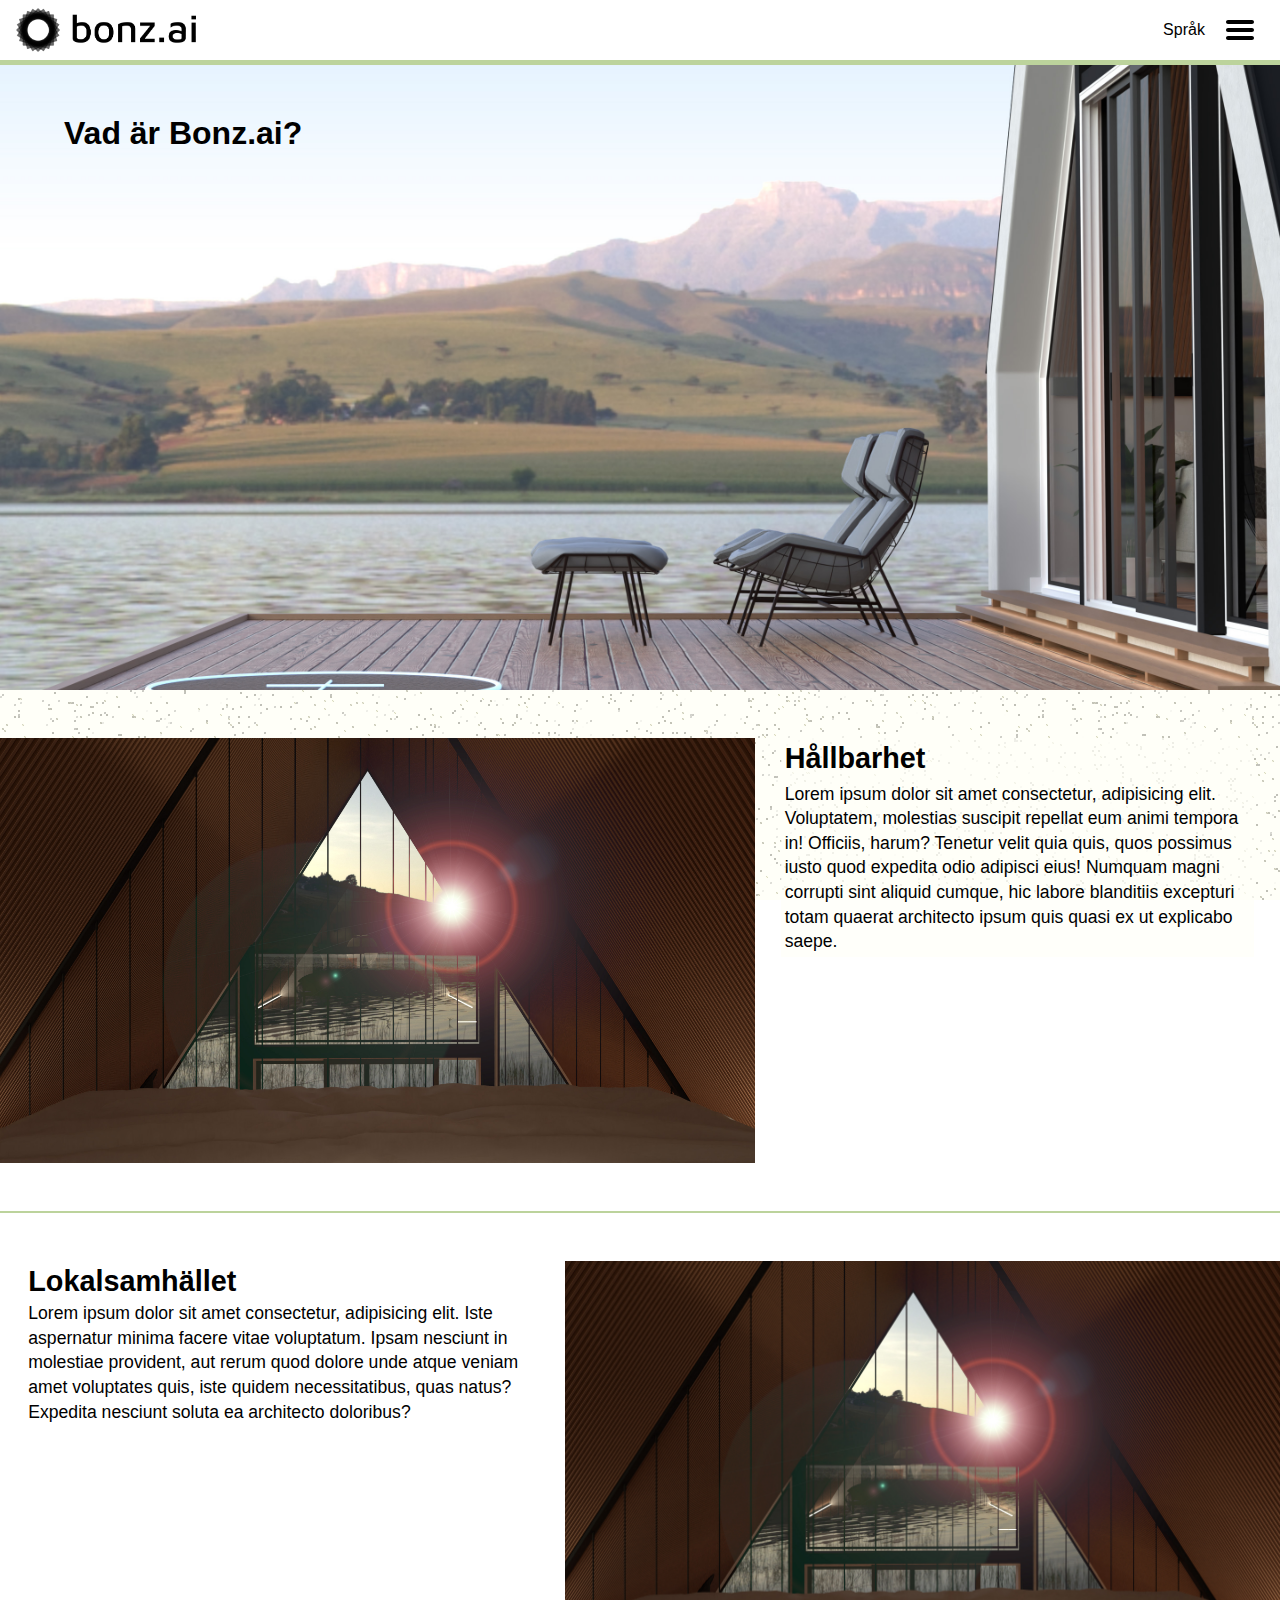
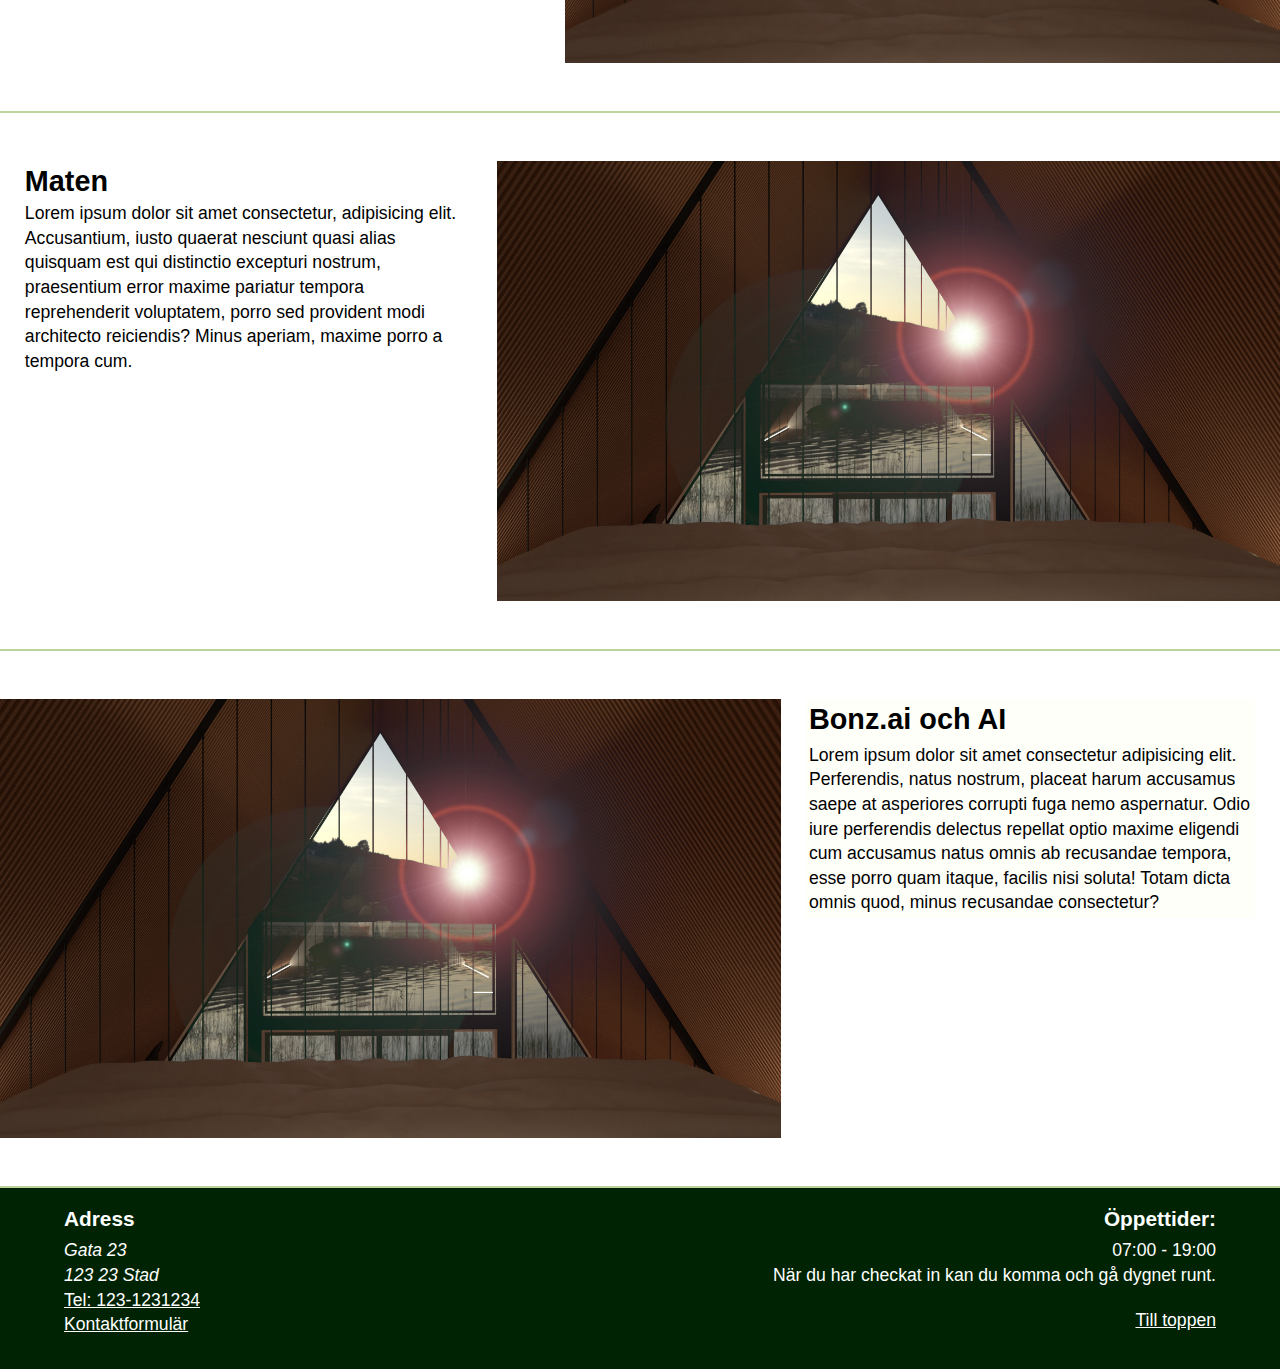
==== about.html @ fdf94f14 "add backgrounds for desktop view" ====
<!DOCTYPE html>
<html lang="sv">
  <head>
    <meta charset="UTF-8" />
    <meta name="viewport" content="width=device-width, initial-scale=1.0" />
    <title>Om oss</title>
    <meta name="author" content="Oskar Blomberg" />
    <meta
      name="description"
      content="Bonz.ai är hotellet där klimatsmart möter tekniksmart för att du ska kunna slappna av på riktigt. Vi erbjuder ett hållbart boende kombinerat med genomtänkta ai-lösningar för att göra din vistelse så smidig som möjligt."
    />
    <link rel="stylesheet" href="style.css" />
    <link
      rel="shortcut icon"
      href="images/logo/bonz.ai-logo-color-symbol-580-580.png"
      type="image/x-icon"
    />
    <script type="module" src="script.js"></script>
  </head>

  <body class="body">
    <header class="header">
      <figure class="figure header__logo">
        <a href="/">
          <img
            class="img--mh"
            src="images/logo/bonz.ai-logo-black-landscape-1162x280.png"
            alt="bonz.ai logo"
            width="1164"
            height="280"
          />
        </a>
      </figure>
      <div class="lr-container">
        <div class="header__button header__button--lang" tabindex="0">
          Språk
          <nav class="header__nav header__nav__lang">
            <ul class="header__nav__list">
              <li class="header__nav__list__item">
                <a class="header__nav__list__item__link" href="#">Svenska</a>
              </li>
              <li class="header__nav__list__item">
                <a class="header__nav__list__item__link" href="#">English</a>
              </li>
              <li class="header__nav__list__item">
                <a class="header__nav__list__item__link" href="#">Deutsch</a>
              </li>
            </ul>
          </nav>
        </div>

        <div class="header__button" tabindex="0">
          <img
            src="images/Hamburger_icon.svg"
            alt="menu"
            width="32"
            height="32"
          />
          <nav class="header__nav header__nav__menu">
            <ul class="header__nav__list">
              <li class="header__nav__list__item">
                <a class="header__nav__list__item__link" href="/">Startsida</a>
              </li>
              <li class="header__nav__list__item">
                <a class="header__nav__list__item__link" href="booking.html"
                  >Boka rum</a
                >
              </li>
              <li class="header__nav__list__item">
                <a
                  class="header__nav__list__item__link"
                  href="contact-form.html"
                  >Kontaktformulär</a
                >
              </li>
            </ul>
          </nav>
        </div>
      </div>
    </header>

    <main>
      <figure class="hero">
        <img
          class="hero__img"
          src="images/photos-2880x1620/09-day.jpg"
          alt="Bergsvy med sjö i förgrunden"
          width="2880"
          height="1620"
        />
        <figcaption class="hero__caption--on-picture">
          <h1 id="caption-header">Vad är Bonz.ai?</h1>
        </figcaption>
      </figure>

      <section class="main__section main__section--pic-left">
        <h2 class="main__section__header">Hållbarhet</h2>
        <figure class="main__picture-container">
          <img
            class="img--mw"
            src="images/photos-2880x1620/03-night.jpg"
            alt="Utsikt från rummet"
            width="2880"
            height="1620"
          />
        </figure>
        <p class="main__section__text">
          Lorem ipsum dolor sit amet consectetur, adipisicing elit. Voluptatem,
          molestias suscipit repellat eum animi tempora in! Officiis, harum?
          Tenetur velit quia quis, quos possimus iusto quod expedita odio
          adipisci eius! Numquam magni corrupti sint aliquid cumque, hic labore
          blanditiis excepturi totam quaerat architecto ipsum quis quasi ex ut
          explicabo saepe.
        </p>
      </section>
      <section class="main__section main__section--pic-right">
        <h2 class="main__section__header">Lokalsamhället</h2>
        <figure class="main__picture-container">
          <img
            class="img--mw"
            src="images/photos-2880x1620/03-night.jpg"
            alt="Utsikt från rummet"
            width="2880"
            height="1620"
            loading="lazy"
          />
        </figure>
        <p class="main__section__text">
          Lorem ipsum dolor sit amet consectetur, adipisicing elit. Iste
          aspernatur minima facere vitae voluptatum. Ipsam nesciunt in molestiae
          provident, aut rerum quod dolore unde atque veniam amet voluptates
          quis, iste quidem necessitatibus, quas natus? Expedita nesciunt soluta
          ea architecto doloribus?
        </p>
      </section>
      <section class="main__section main__section--pic-right">
        <h2 class="main__section__header">Maten</h2>
        <figure class="main__picture-container">
          <img
            class="img--mw"
            src="images/photos-2880x1620/03-night.jpg"
            alt="Utsikt från rummet"
            width="2880"
            height="1620"
            loading="lazy"
          />
        </figure>
        <p class="main__section__text">
          Lorem ipsum dolor sit amet consectetur, adipisicing elit. Accusantium,
          iusto quaerat nesciunt quasi alias quisquam est qui distinctio
          excepturi nostrum, praesentium error maxime pariatur tempora
          reprehenderit voluptatem, porro sed provident modi architecto
          reiciendis? Minus aperiam, maxime porro a tempora cum.
        </p>
      </section>
      <section class="main__section main__section--pic-left">
        <h2 class="main__section__header">Bonz.ai och AI</h2>
        <figure class="main__picture-container">
          <img
            class="img--mw"
            src="images/photos-2880x1620/03-night.jpg"
            alt="Utsikt från rummet"
            width="2880"
            height="1620"
            loading="lazy"
          />
        </figure>
        <p class="main__section__text">
          Lorem ipsum dolor sit amet consectetur adipisicing elit. Perferendis,
          natus nostrum, placeat harum accusamus saepe at asperiores corrupti
          fuga nemo aspernatur. Odio iure perferendis delectus repellat optio
          maxime eligendi cum accusamus natus omnis ab recusandae tempora, esse
          porro quam itaque, facilis nisi soluta! Totam dicta omnis quod, minus
          recusandae consectetur?
        </p>
      </section>
    </main>

    <footer class="footer">
      <section class="footer__contact">
        <h3>Adress</h3>
        <address>
          Gata 23
          <br />
          123 23 Stad
        </address>
        <a class="footer__link" href="tel:1231231234">Tel: 123-1231234</a>
        <a class="footer__link" href="/contact-form.html">Kontaktformulär</a>
      </section>
      <section class="footer__opening-hours">
        <h3>Öppettider:</h3>
        <time datetime="07:00">07:00</time> -
        <time datetime="19:00">19:00</time>
        <p>När du har checkat in kan du komma och gå dygnet runt.</p>
      </section>

      <a class="footer__link footer__link--to-top" href="#">Till toppen</a>
    </footer>
  </body>
</html>
---- style.css ----
*,
*::before,
*::after {
  box-sizing: border-box;
  margin: 0;
  padding: 0;
}

.nowrap {
  white-space: nowrap;
}

.offscreen {
  /* Rekommenderad metod för sånt som bara ska läsas av skärmläsare enligt https://www.accessibility-developer-guide.com/ med flera */
  position: absolute;
  left: -10000px;
}

.checkbox {
  /* Höjd och bredd inte 48px då även texten är klickbar tack vare label */
  display: block;
  height: 32px;
  width: 32px;
  margin-bottom: 0.5em;
}

.lr-container {
  display: flex;
  align-items: center;
  justify-content: space-around;
}

/* GENERAL */

html {
  scroll-behavior: smooth;
}

img {
  display: block;
}

.img--mw {
  max-width: 100%;
  height: auto;
}

.img--mh {
  width: auto;
  max-height: 100%;
}

.body {
  font-family: Arial, Helvetica, sans-serif;
  font-size: 1.1rem;
  line-height: 1.4;
  min-height: 100vh;
  width: 100%;
  display: grid;
  /* TODO: ställ in detta när footer-innehållet är klart */
  grid-template-rows: 60px 1fr auto;
}

a:hover {
  cursor: pointer;
}

/* TEXT */

h1 {
  font-size: 2rem;
  margin-bottom: 0.3rem;
}

h2 {
  font-size: 1.8rem;
  margin-bottom: 0.3rem;
}

h3 {
  font-size: 1.3rem;
  margin-bottom: 0.3rem;
}

/* BUTTON, INPUT, TEXTAREA, SELECT */

input {
  font: inherit;
  font-size: 1rem;
  border-radius: 5px;
  padding: 0.1rem 0.5rem;
}

.button {
  background: radial-gradient(var(--LIGTH-BLUE), var(--DARK-BLUE));
  color: white;
  font: inherit;
  text-shadow: 1px 1px var(--DARK-BLUE);
  font-weight: bold;
  height: 48px;
  min-width: 8rem;
  max-width: 12rem;
  padding: 0 0.8rem;
  border: none;
  border-radius: 5px;
}

/* VARIABLES */

:root {
  --DARK-GREEN: #002403;
  --DARK-BLUE: #14264d;
  --LIGHT-GREEN: #bcd39c;
  --LIGTH-BLUE: #0c8ce9;
  --LOGO-TURQUOISE: #55eabe;
  --WARM-WHITE: #fffff8;
  --WARM-WHITE-TRANS: #fffff8b7;
}

/* HEADER */

.header {
  padding: 8px 1rem;
  position: sticky;
  top: 0;
  z-index: 1;
  height: 60px;
  background: white;
  outline: 5px solid var(--LIGHT-GREEN);
  display: flex;
  align-items: center;
  justify-content: space-between;
}

.header__logo {
  height: 100%;
}

.header__button {
  width: 48px;
  height: 48px;
  margin-left: 0.5rem;
  display: grid;
  place-items: center;
}

.header__button--lang {
  font-size: 1rem;
}

.header__nav {
  width: 15rem;
  background-color: white;
  display: none;
  position: absolute;
  top: 54px;
  transform-origin: top right;
  animation: showMenu 0.35s ease-out forwards;
}

:is(.header__button:hover, .header__button:focus-within) .header__nav {
  display: block;
}

.header__nav__lang {
  right: 56px;
}

.header__nav__menu {
  right: 0;
}

.header__nav__list {
  list-style: none;
  display: flex;
  flex-flow: column nowrap;
}

.header__nav__list__item {
  border: 1px solid var(--LIGHT-GREEN);
  border-top: unset;
  width: 100%;
}

.header__nav__list__item:first-of-type {
  border-radius: 5px 0 0 0;
}

.header__nav__list__item:last-of-type {
  border-radius: 0 0 5px 5px;
}

.header__nav__list__item__link {
  color: var(--DARK-GREEN);
  font-size: 1.5rem;
  text-decoration: none;
  display: block;
  text-align: center;
  margin: auto;
  padding: 0.5rem;
  width: 80%;
  height: 100%;
}

:is(.header__nav__list__item:hover, .header__nav__list__item:focus-within)
  .header__nav__list__item__link {
  width: 100%;
  font-size: 1.7rem;
  font-weight: bold;
}

/* MAIN */

.main__section {
  width: 100%;
  padding-top: 0.5rem;
  padding-bottom: 0.5rem;
  border-bottom: 2px solid var(--LIGHT-GREEN);
}

.main__section__header,
.main__section__text {
  /* Procent på bredden för att inte få overflow om användaren ställer in större textstorlek i webbläsarens inställningar. Funkar tyvärr inte med "very large" */
  margin: 1.5rem 5% 1rem;
}

.main__section--pic-left {
  background: fixed repeat-y url(images/speckeled-pattern_576x819.png);
}

.main__section--pic-left :is(.main__section__header, .main__section__text) {
  background-color: var(--WARM-WHITE-TRANS);
  padding: 0 0.2rem 0.2rem;
}

/* LANDING */

.hero {
  max-width: 100%;
  height: 70vh;
}

.hero__img {
  height: 100%;
  width: 100%;
  object-fit: cover;
  object-position: 55% 80%;
}

.hero__caption--on-picture {
  position: absolute;
  top: 12%;
  left: 5%;
  margin-right: 10%;
  font-size: clamp(1.5rem, 2.4vw, 2rem);
  line-height: 1.6;
}

.main__picture-container {
  width: 100%;
}

/* CONTACT */

.contact {
  display: flex;
  flex-direction: column;
  justify-content: space-evenly;
  align-items: center;
}

.contact__form {
  padding: 1rem 5%;
  display: grid;
  grid-template-columns: 1fr 1fr;
  gap: 0.1rem;
}

.contact__form__label {
  display: block;
  margin: 0.4rem 0 0;
  grid-column: 1 / 2;
  grid-row: span 1;
}

.contact__form__input {
  width: 100%;
  padding: 0 0.3rem;
  line-height: 1.6rem;
  grid-column: span 2;
}

.contact__form__buttons {
  margin-top: 1rem;
  display: flex;
  justify-content: center;
  gap: 1rem;
}

/* BOOKING */

.booking__section {
  margin: 1.5rem 5% 1rem;
}

.booking-form {
  display: grid;
  grid-template-columns: 1fr 1fr;
  grid-auto-rows: auto;
  gap: 1rem;
}

.booking-form__container {
  grid-column: span 2;
  display: grid;
  gap: 0.5rem;
}

.booking-form__container--beds {
  display: unset;
}

.booking-form__container__input {
  max-width: 335px;
}

.booking-form__container__input--beds {
  margin-left: 0.5rem;
}

.booking-form__container--beds__clarification {
  margin-top: 1rem;
}

.booking__container--include-booked {
  grid-column: span 2;
  display: flex;
  align-items: center;
  gap: 0.8rem;
}

/* ROOMS */

.rooms {
  margin: 1rem 5%;
}

.rooms__heading {
  margin: 0.5rem;
}

.room {
  padding: 1rem;
  border-radius: 5px;
  box-shadow: -1px 1px 4px grey;
  display: grid;
  grid-template-columns: 2fr 1fr;
  grid-template-rows: repeat(auto);
  grid-template-areas:
    "pic pic"
    "inf inf"
    "btn btn"
    "usp usp"
    "esp esp";
  gap: 1rem 0.4rem;
}

.room__figure {
  grid-area: pic;
}

.room__text {
  grid-area: inf;
}

.room__amenities {
  grid-area: usp;
  display: grid;
  grid-template-columns: 1fr 1fr;
  grid-auto-columns: auto;
  list-style-position: inside;
}

.room__amenities--more {
  grid-area: esp;
  list-style-position: inside;
}

.room__booking-button {
  grid-area: btn;
}

.room__amenities__header {
  list-style-type: none;
  font-weight: bold;
}

/* Css för kalendrar som kan stoppas in slutet av rumsartiklarna för att visa lediga datum */
/* .room__calendar {
  max-width: 90%;
  background-color: black;
  border: 1px solid black;
  border-radius: 5px;
  display: table;
  table-layout: fixed;
  overflow: hidden;
}

.room__calendar__heading {
  width: 100%;
  background-color: white;
  text-align: center;
}

.room__calendar__week {
  background-color: black;
  display: grid;
  grid-template-columns: repeat(7, 1fr);
  gap: 1px;
}

.room__calendar__week__day {
  background-color: var(--LIGHT-GREEN);
  display: grid;
  place-content: center;
}

.room__calendar__dates {
  background-color: black;
  display: grid;
  grid-auto-flow: row;
  gap: 1px;
}

.room__calendar__dates__rows {
  background-color: black;
  display: grid;
  grid-template-columns: repeat(7, 1fr);
  gap: 1px;
}

.room__calendar__dates__rows__date {
  padding: 0.2rem;
  background-color: white;
  display: grid;
  place-content: center;
} */

/* FOOTER */

.footer {
  min-height: 9rem;
  padding: 1rem 5% 2rem;
  color: white;
  background-color: var(--DARK-GREEN);
  width: 100%;

  display: grid;
  gap: 1rem 3rem;
  grid-template-areas:
    "cont time"
    "cont link";
}

.footer__contact {
  grid-area: cont;
}

.footer__opening-hours {
  grid-area: time;
  text-align: right;
  text-wrap: balance;
}

.footer__link {
  color: white;
  display: block;
}

.footer__link--to-top {
  grid-area: link;
  text-align: right;
}

/* ANIMATION */

@keyframes showMenu {
  0% {
    transform: scale(0);
  }

  80% {
    transform: scale(105%, 120%);
  }

  100% {
    transform: scale(100%);
  }
}

/* MEDIA QUERIES */

@media (prefers-reduced-motion) {
  html {
    scroll-behavior: auto;
  }
}

@media screen and (min-width: 577px) {
  /* LANDING AND ABOUT */

  .main__picture-container {
    grid-area: pic;
  }

  .main__section {
    padding-top: 3rem;
    padding-bottom: 3rem;
  }

  .main__section__header {
    grid-area: hea;
    margin: 0 5%;
  }

  .main__section__text {
    grid-area: tex;
    margin-top: 0;
  }

  .main__section--pic-left {
    background: fixed repeat-y url(images/speckeled-pattern_1920x1080.png);
    display: grid;

    grid-template-areas:
      "pic pic hea"
      "pic pic tex"
      "pic pic .";
  }

  .main__section--pic-right {
    display: grid;

    grid-template-areas:
      "hea pic pic"
      "tex pic pic"
      ". pic pic";
  }

  /* CONTACT */
  .contact__form {
    width: 90%;
    max-width: 1000px;
    gap: 0.5rem 1rem;
    grid-template-columns: repeat(4, auto);
    grid-template-areas:
      "header . . ."
      "namela . mailla ."
      "namein namein mailin mailin"
      "telela . . ."
      "telein . . ."
      "messla . . ."
      "messin messin messin messin "
      "btns btns btns btns";
  }

  .contact__form__header {
    grid-area: header;
  }

  .contact__form__input--name {
    grid-area: namein;
  }

  .contact__form__input--email {
    grid-area: mailin;
  }

  .contact__form__input--tel {
    grid-area: telein;
  }

  .contact__form__input--message {
    grid-area: messin;
  }

  .contact__form__label--name {
    grid-area: namela;
  }

  .contact__form__label--email {
    grid-area: mailla;
  }

  .contact__form__label--tel {
    grid-area: telela;
  }

  .contact__form__label--message {
    grid-area: messla;
  }

  .contact__form__buttons {
    grid-area: btns;
  }
}
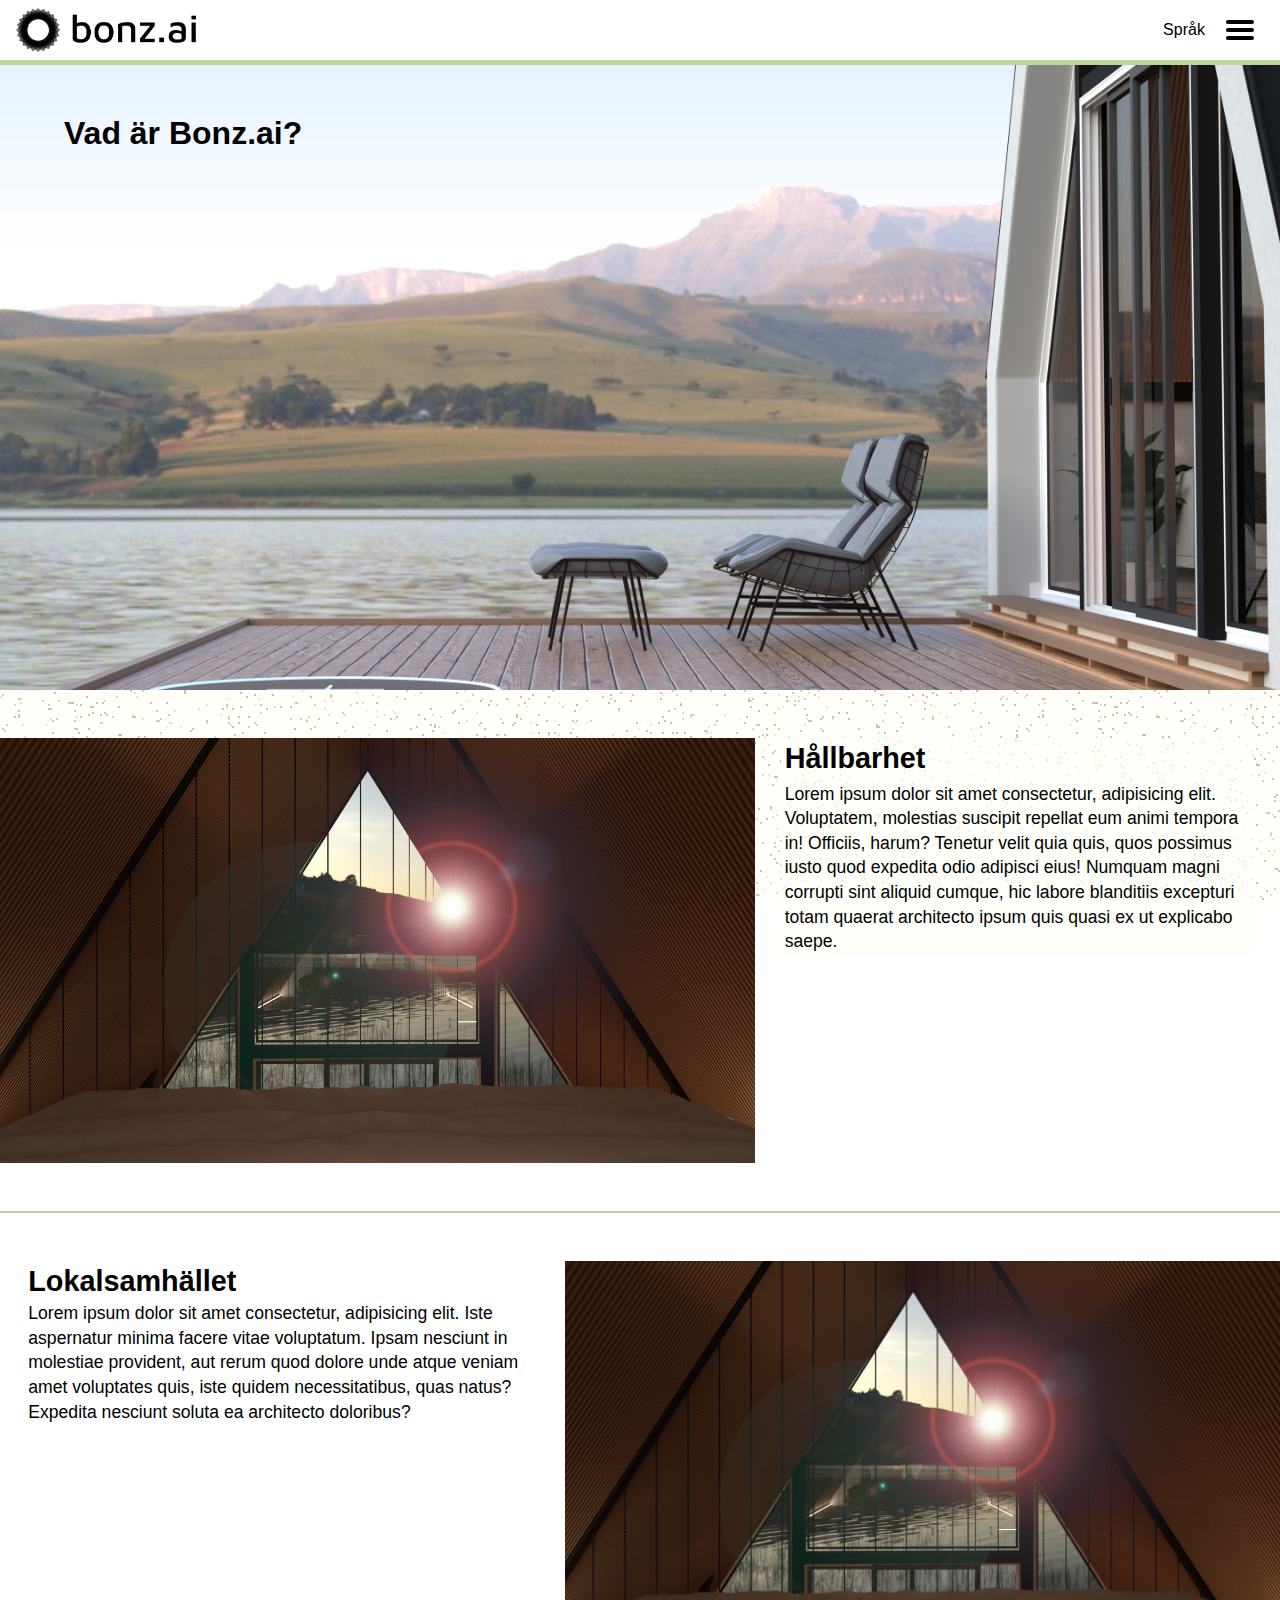
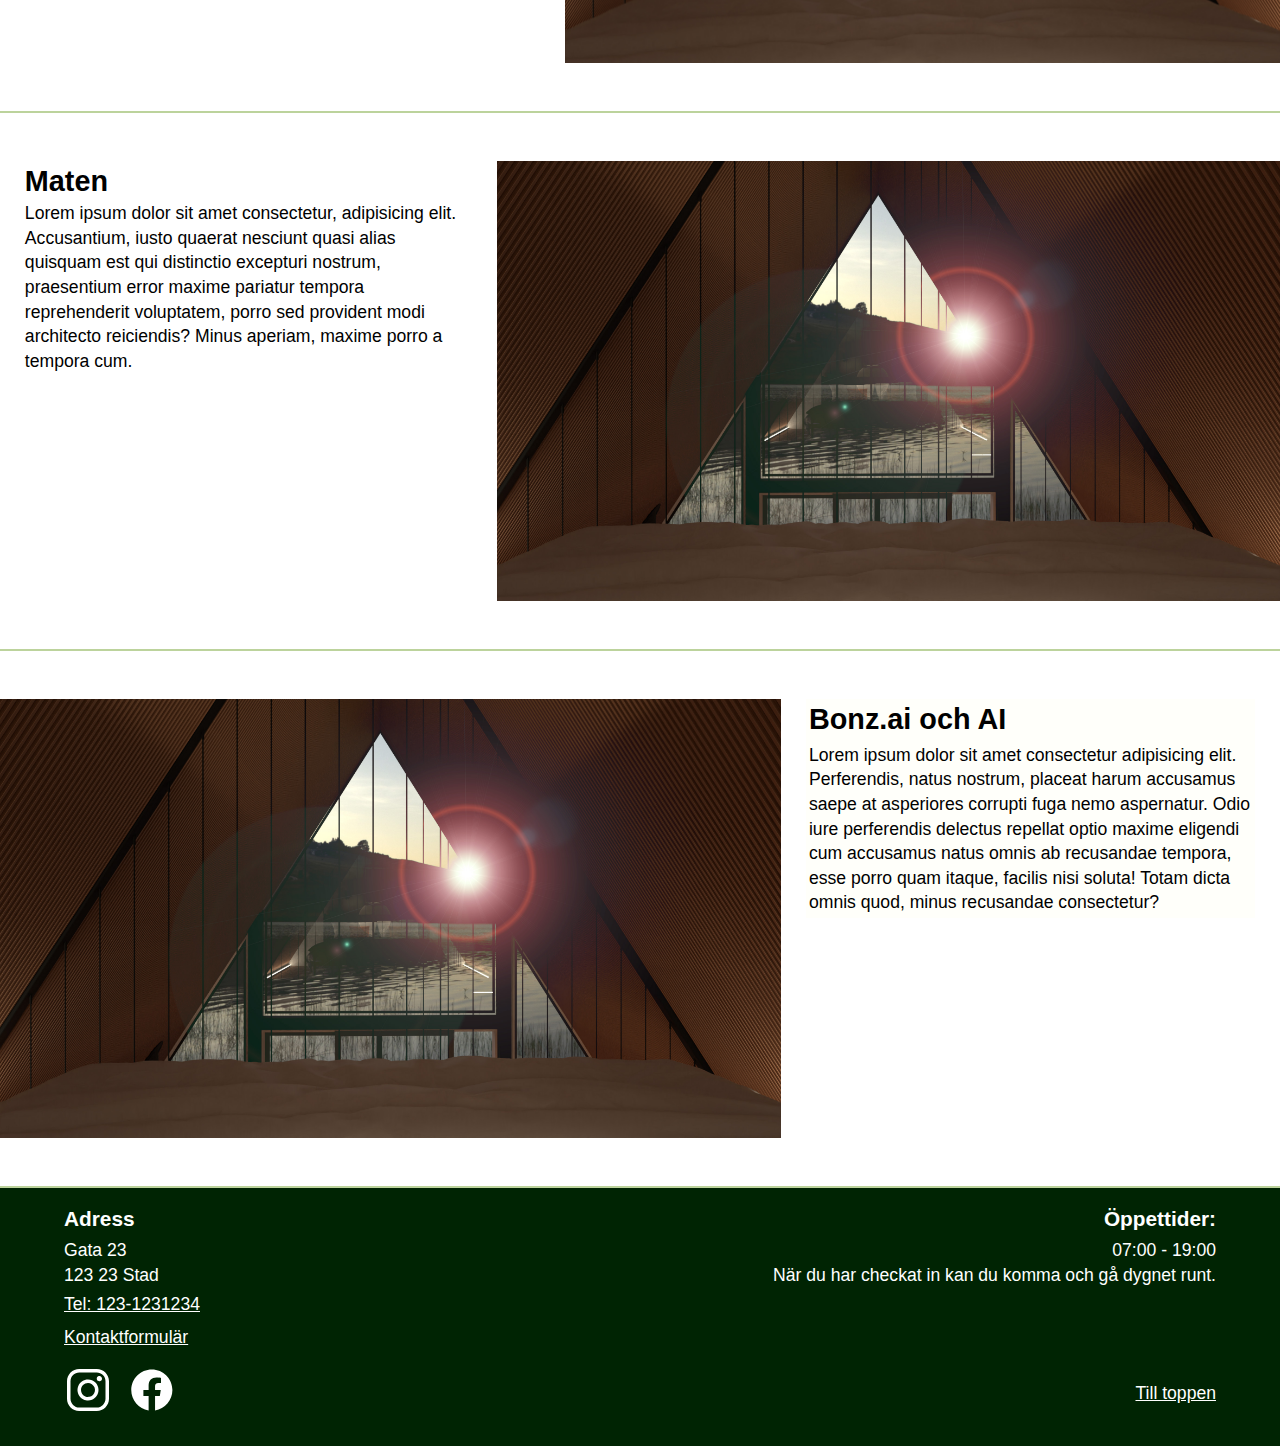
==== commit b6a991bc: "add icons and smaller backgrounds" ====
--- a/about.html
+++ b/about.html
@@ -51,7 +51,7 @@
 
         <div class="header__button" tabindex="0">
           <img
-            src="images/Hamburger_icon.svg"
+            src="images/Hamburger_icon_32x32.svg"
             alt="menu"
             width="32"
             height="32"
@@ -179,13 +179,29 @@
     <footer class="footer">
       <section class="footer__contact">
         <h3>Adress</h3>
-        <address>
+        <address class="address">
           Gata 23
           <br />
           123 23 Stad
         </address>
         <a class="footer__link" href="tel:1231231234">Tel: 123-1231234</a>
         <a class="footer__link" href="/contact-form.html">Kontaktformulär</a>
+        <div class="footer__social">
+          <a href="#"
+            ><img
+              src="images/logo-instagram_white_48x48.svg"
+              alt="Instaram logotyp"
+              width="48"
+              height="48"
+          /></a>
+          <a href="#"
+            ><img
+              src="images/logo-facebook_white_48x48.svg"
+              alt="Facebook logotyp"
+              width="48"
+              height="48"
+          /></a>
+        </div>
       </section>
       <section class="footer__opening-hours">
         <h3>Öppettider:</h3>
--- a/style.css
+++ b/style.css
@@ -225,7 +225,7 @@
 }
 
 .main__section--pic-left {
-  background: fixed repeat-y url(images/speckeled-pattern_576x819.png);
+  background: fixed repeat-y url(images/speckeled_576x576.jpg);
 }
 
 .main__section--pic-left :is(.main__section__header, .main__section__text) {
@@ -244,7 +244,7 @@
   height: 100%;
   width: 100%;
   object-fit: cover;
-  object-position: 55% 80%;
+  object-position: 55% 75%;
 }
 
 .hero__caption--on-picture {
@@ -347,6 +347,14 @@
 
 .rooms__heading {
   margin: 0.5rem;
+}
+
+.general_amenities {
+  margin: 0.5rem 0 1rem;
+  display: grid;
+  grid-template-columns: 1fr 1fr;
+  grid-auto-columns: auto;
+  list-style-position: inside;
 }
 
 .room {
@@ -449,7 +457,7 @@
 /* FOOTER */
 
 .footer {
-  min-height: 9rem;
+  min-height: calc(10rem + 48px);
   padding: 1rem 5% 2rem;
   color: white;
   background-color: var(--DARK-GREEN);
@@ -466,6 +474,17 @@
   grid-area: cont;
 }
 
+.address {
+  font-style: normal;
+  margin-bottom: 0.3rem;
+}
+
+.footer__social {
+  margin-top: 1rem;
+  display: flex;
+  gap: 1rem;
+}
+
 .footer__opening-hours {
   grid-area: time;
   text-align: right;
@@ -475,11 +494,13 @@
 .footer__link {
   color: white;
   display: block;
+  margin-bottom: 0.5rem;
 }
 
 .footer__link--to-top {
   grid-area: link;
-  text-align: right;
+  margin-top: auto;
+  text-align: end;
 }
 
 /* ANIMATION */
@@ -529,7 +550,6 @@
   }
 
   .main__section--pic-left {
-    background: fixed repeat-y url(images/speckeled-pattern_1920x1080.png);
     display: grid;
 
     grid-template-areas:
@@ -604,3 +624,9 @@
     grid-area: btns;
   }
 }
+
+@media only screen and (min-device-width: 577px) {
+  .main__section--pic-left {
+    background: fixed repeat url(images/speckeled_1920x1080.jpg);
+  }
+}
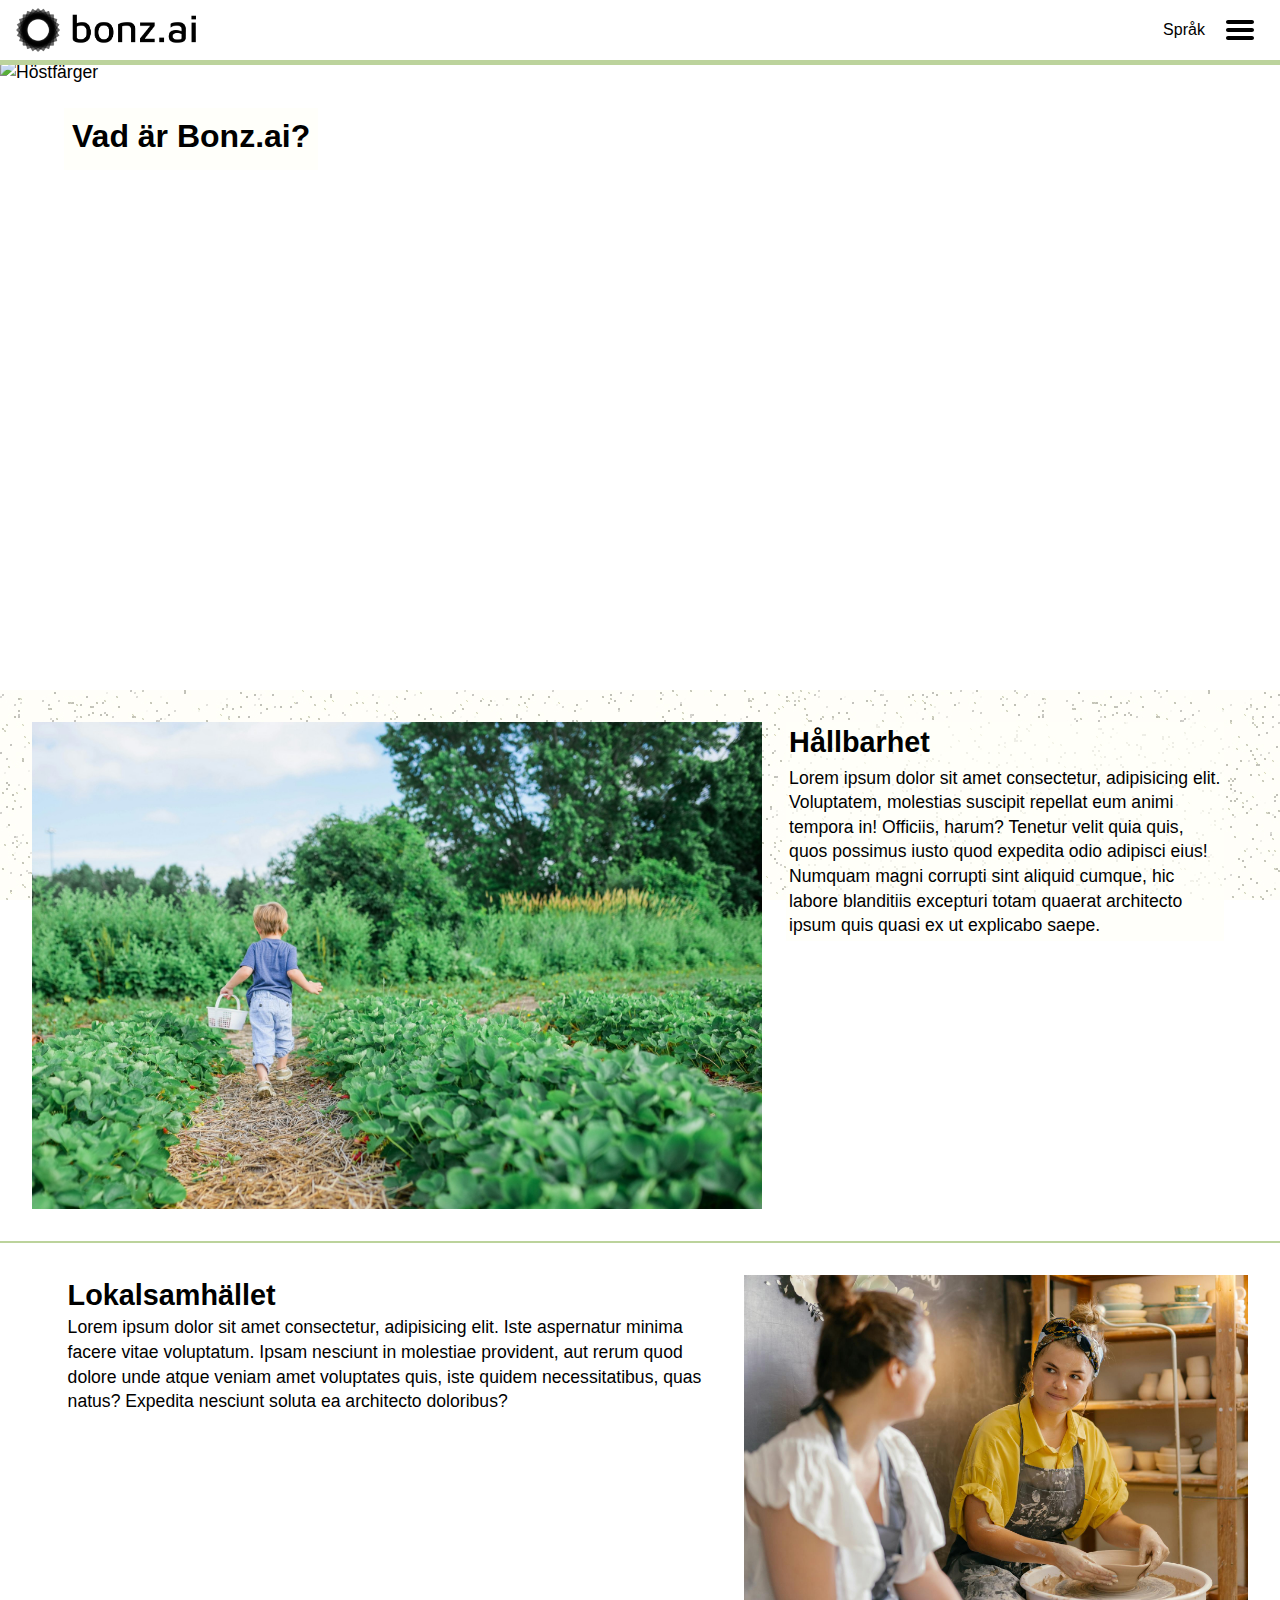
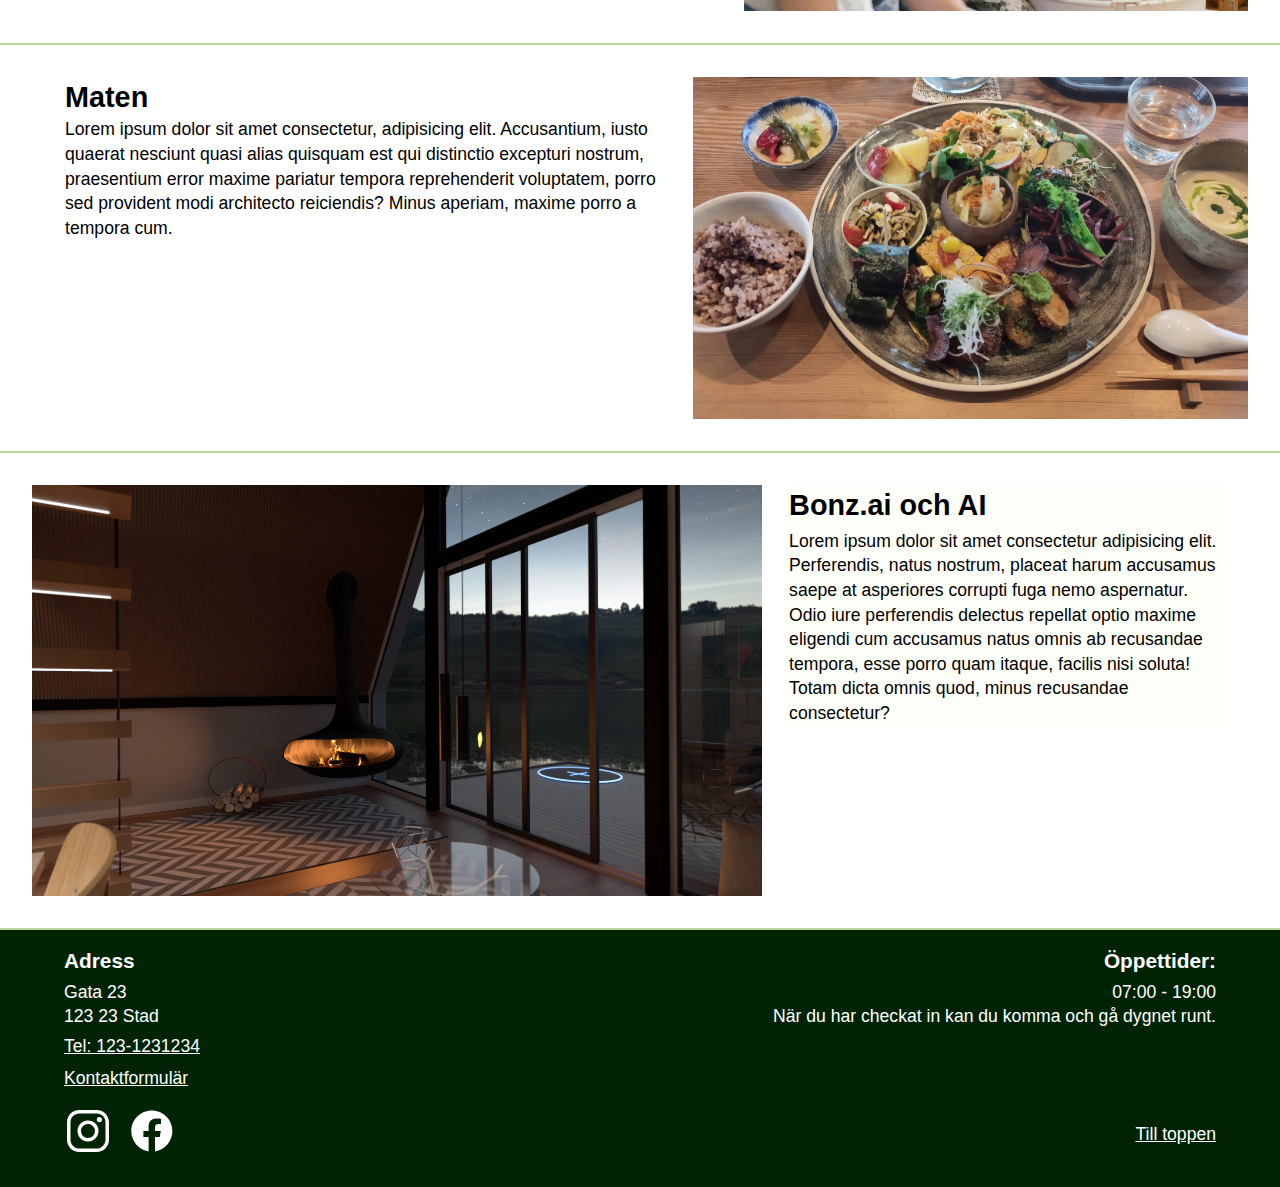
==== commit 02810644: "add pictures" ====
--- a/about.html
+++ b/about.html
@@ -83,12 +83,12 @@
       <figure class="hero">
         <img
           class="hero__img"
-          src="images/photos-2880x1620/09-day.jpg"
-          alt="Bergsvy med sjö i förgrunden"
-          width="2880"
-          height="1620"
+          src="images/saiho-ji_2763x1846.png"
+          alt="Höstfärger"
+          width="2763"
+          height="1846"
         />
-        <figcaption class="hero__caption--on-picture">
+        <figcaption class="hero__caption--on-picture caption-header-about">
           <h1 id="caption-header">Vad är Bonz.ai?</h1>
         </figcaption>
       </figure>
@@ -98,10 +98,10 @@
         <figure class="main__picture-container">
           <img
             class="img--mw"
-            src="images/photos-2880x1620/03-night.jpg"
-            alt="Utsikt från rummet"
-            width="2880"
-            height="1620"
+            src="images/from_net/strawberries_credit-paige-cody-unsplash_1920x1281.jpg"
+            alt="Barn som plockar jordgubbar på närbelägen gård"
+            width="1920"
+            height="1281"
           />
         </figure>
         <p class="main__section__text">
@@ -113,15 +113,16 @@
           explicabo saepe.
         </p>
       </section>
+
       <section class="main__section main__section--pic-right">
         <h2 class="main__section__header">Lokalsamhället</h2>
         <figure class="main__picture-container">
           <img
             class="img--mw"
-            src="images/photos-2880x1620/03-night.jpg"
-            alt="Utsikt från rummet"
-            width="2880"
-            height="1620"
+            src="images/from_net/pottery_pexels-mikhail-nilov_1920x1280.jpg"
+            alt="Lokala keramiker"
+            width="1920"
+            height="1220"
             loading="lazy"
           />
         </figure>
@@ -133,15 +134,16 @@
           ea architecto doloribus?
         </p>
       </section>
+
       <section class="main__section main__section--pic-right">
         <h2 class="main__section__header">Maten</h2>
         <figure class="main__picture-container">
           <img
             class="img--mw"
-            src="images/photos-2880x1620/03-night.jpg"
-            alt="Utsikt från rummet"
-            width="2880"
-            height="1620"
+            src="images/Kyoto-feast_1441x888.png"
+            alt="Middag i japansk stil"
+            width="1441"
+            height="888"
             loading="lazy"
           />
         </figure>
@@ -158,8 +160,8 @@
         <figure class="main__picture-container">
           <img
             class="img--mw"
-            src="images/photos-2880x1620/03-night.jpg"
-            alt="Utsikt från rummet"
+            src="images/photos-2880x1620/02-night.jpg"
+            alt="Utsikt från ett av rummen"
             width="2880"
             height="1620"
             loading="lazy"
--- a/style.css
+++ b/style.css
@@ -260,6 +260,13 @@
   width: 100%;
 }
 
+/* ABOUT */
+
+.caption-header-about {
+  padding: 0.2rem 0.5rem;
+  background-color: var(--WARM-WHITE-TRANS);
+}
+
 /* CONTACT */
 
 .contact {
@@ -359,6 +366,7 @@
 
 .room {
   padding: 1rem;
+  margin-bottom: 1rem;
   border-radius: 5px;
   box-shadow: -1px 1px 4px grey;
   display: grid;
@@ -535,8 +543,9 @@
   }
 
   .main__section {
-    padding-top: 3rem;
-    padding-bottom: 3rem;
+    padding: 2rem;
+    /* padding-top: 3rem;
+    padding-bottom: 3rem; */
   }
 
   .main__section__header {
@@ -551,20 +560,21 @@
 
   .main__section--pic-left {
     display: grid;
+    grid-template-columns: 3fr 2fr;
 
     grid-template-areas:
-      "pic pic hea"
-      "pic pic tex"
-      "pic pic .";
+      "pic hea"
+      "pic tex"
+      "pic .";
   }
 
   .main__section--pic-right {
     display: grid;
 
     grid-template-areas:
-      "hea pic pic"
-      "tex pic pic"
-      ". pic pic";
+      "hea pic"
+      "tex pic"
+      ". pic";
   }
 
   /* CONTACT */
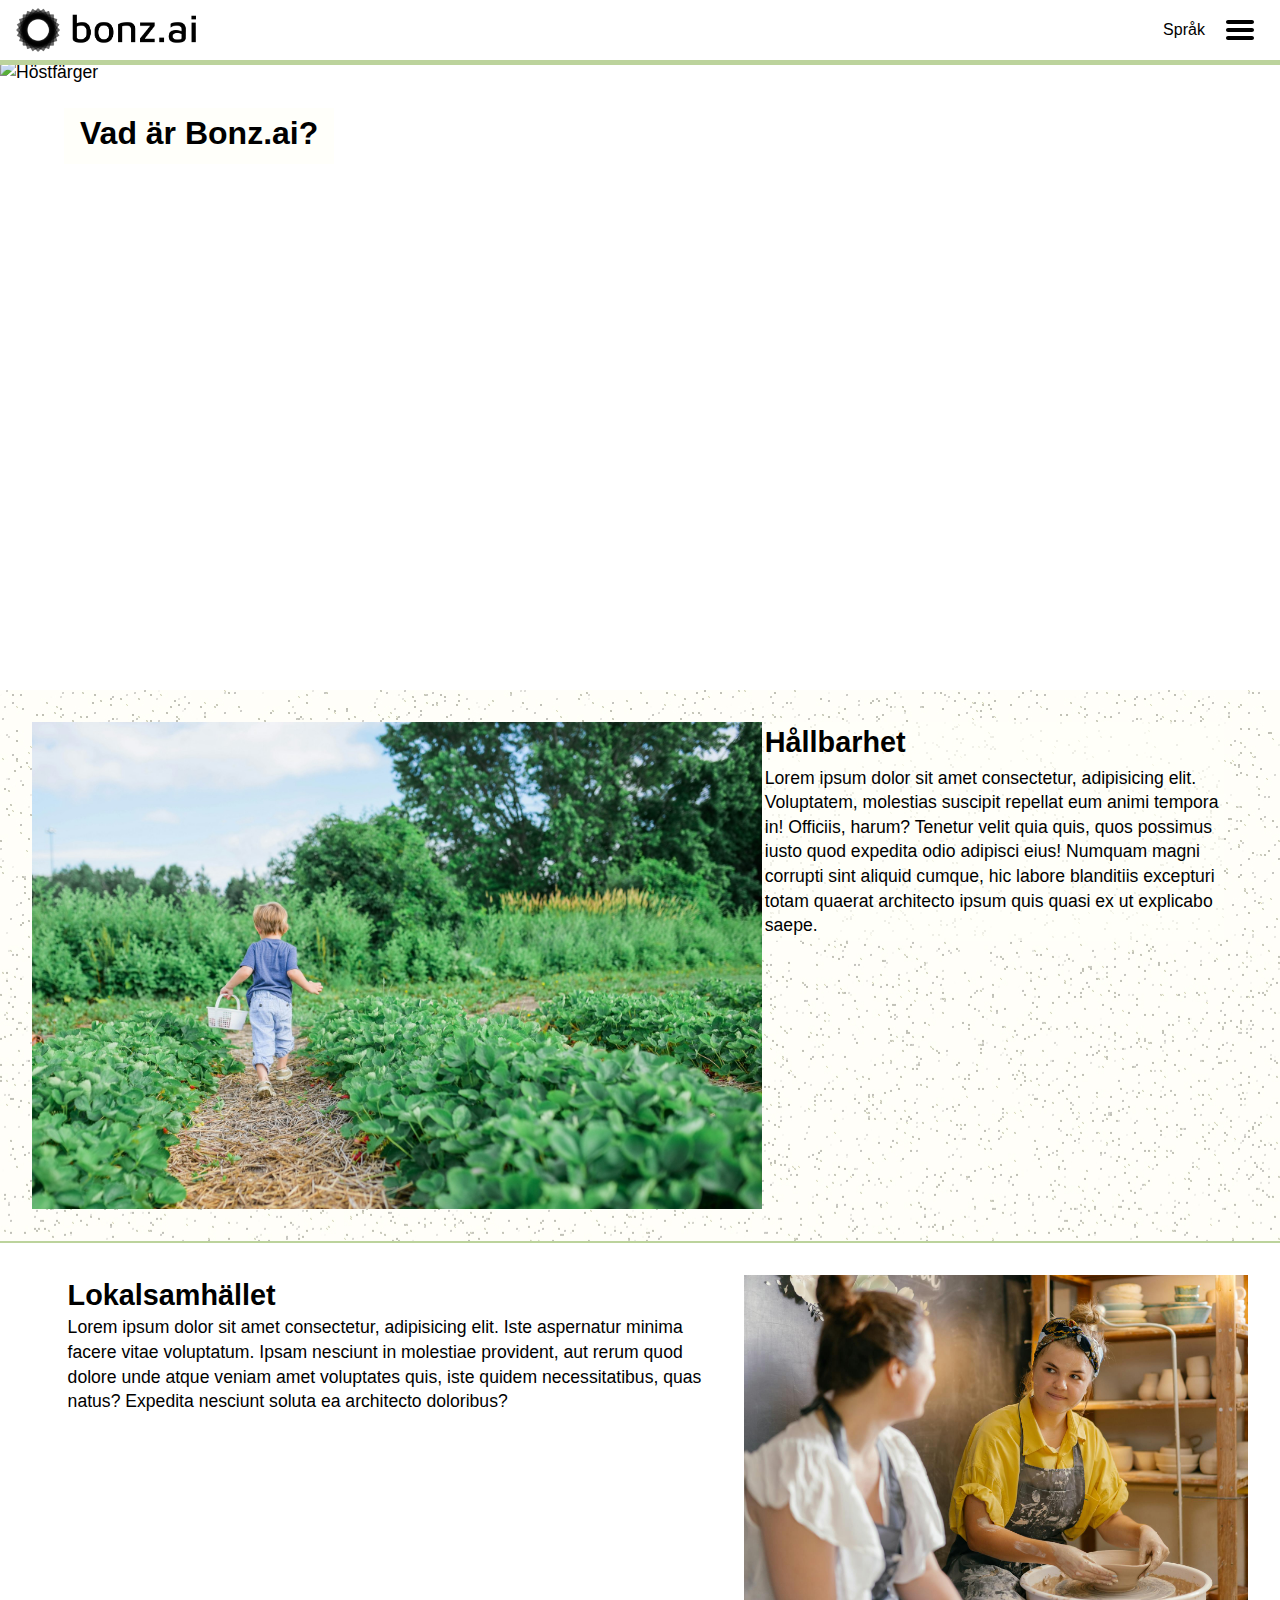
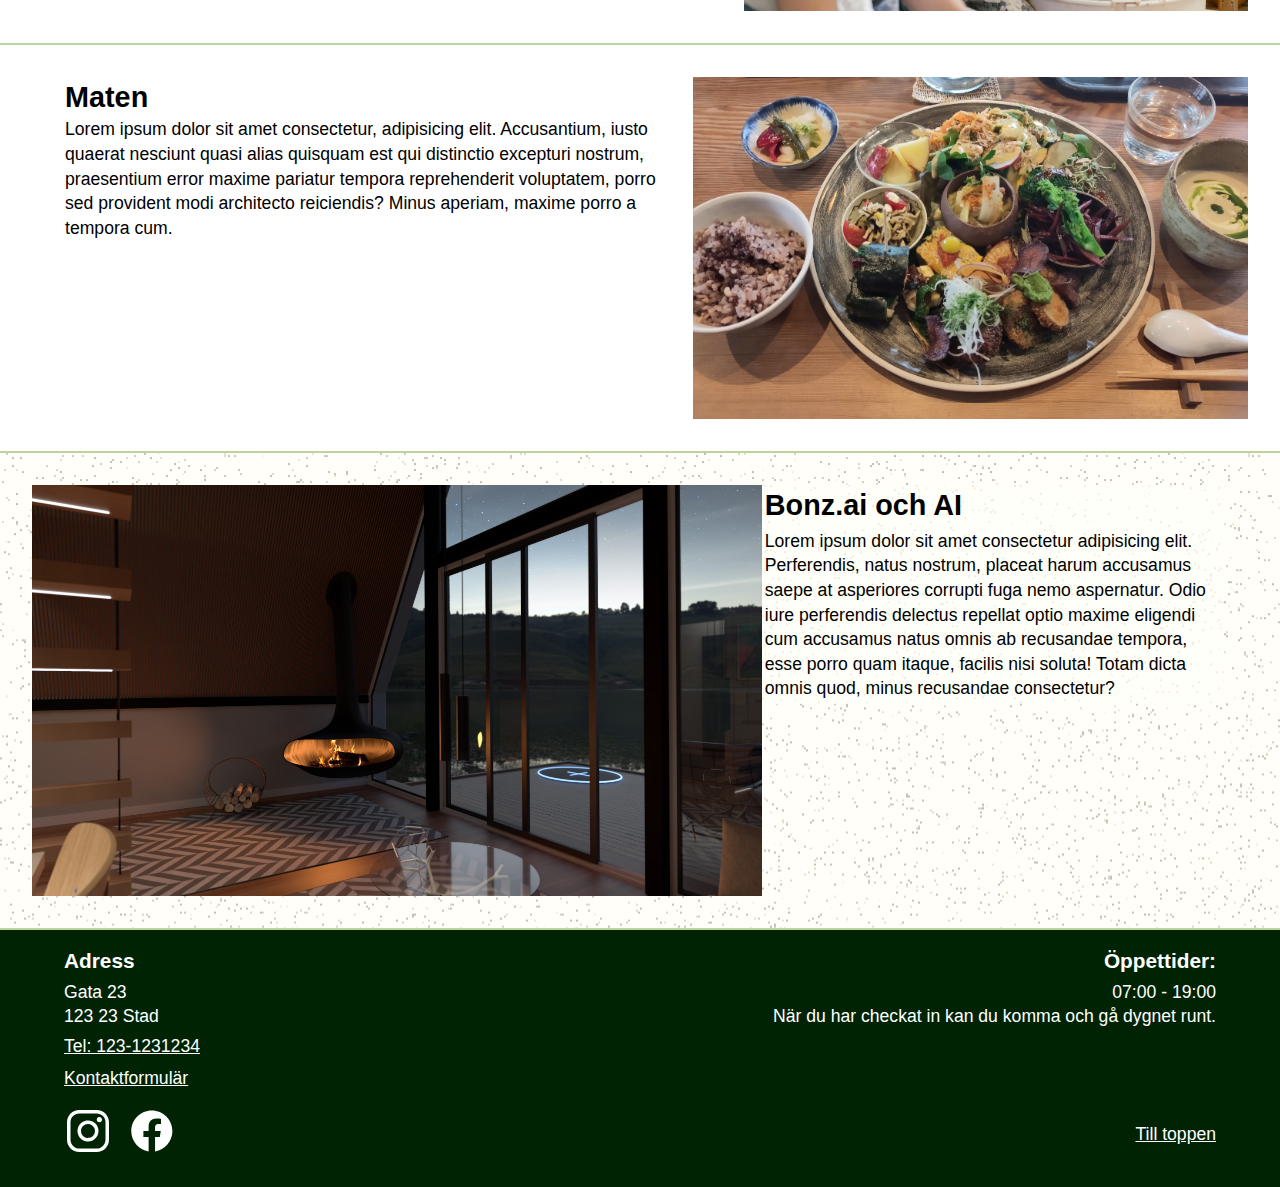
==== commit dec0d732: "background for extra-wide screens" ====
--- a/about.html
+++ b/about.html
@@ -79,7 +79,7 @@
       </div>
     </header>
 
-    <main>
+    <main class="main">
       <figure class="hero">
         <img
           class="hero__img"
--- a/style.css
+++ b/style.css
@@ -56,9 +56,10 @@
   line-height: 1.4;
   min-height: 100vh;
   width: 100%;
-  display: grid;
-  /* TODO: ställ in detta när footer-innehållet är klart */
-  grid-template-rows: 60px 1fr auto;
+  display: flex;
+  flex-flow: column nowrap;
+  justify-content: space-between;
+  align-items: center;
 }
 
 a:hover {
@@ -125,6 +126,7 @@
   top: 0;
   z-index: 1;
   height: 60px;
+  width: 100%;
   background: white;
   outline: 5px solid var(--LIGHT-GREEN);
   display: flex;
@@ -225,12 +227,17 @@
 }
 
 .main__section--pic-left {
-  background: fixed repeat-y url(images/speckeled_576x576.jpg);
+  background: local repeat-y url(images/speckeled_576x576.jpg);
 }
 
 .main__section--pic-left :is(.main__section__header, .main__section__text) {
   background-color: var(--WARM-WHITE-TRANS);
   padding: 0 0.2rem 0.2rem;
+}
+
+.main__picture-container {
+  margin: 0 auto;
+  max-width: 1000px;
 }
 
 /* LANDING */
@@ -263,13 +270,16 @@
 /* ABOUT */
 
 .caption-header-about {
-  padding: 0.2rem 0.5rem;
+  padding: 0rem 1rem;
   background-color: var(--WARM-WHITE-TRANS);
 }
 
 /* CONTACT */
 
 .contact {
+  /* min-height: calc(100vh - 10rem - 108px); */
+  width: 100%;
+  flex-grow: 1;
   display: flex;
   flex-direction: column;
   justify-content: space-evenly;
@@ -306,7 +316,8 @@
 
 /* BOOKING */
 
-.booking__section {
+.booking__section,
+.booking__aside {
   margin: 1.5rem 5% 1rem;
 }
 
@@ -346,16 +357,6 @@
   gap: 0.8rem;
 }
 
-/* ROOMS */
-
-.rooms {
-  margin: 1rem 5%;
-}
-
-.rooms__heading {
-  margin: 0.5rem;
-}
-
 .general_amenities {
   margin: 0.5rem 0 1rem;
   display: grid;
@@ -363,50 +364,42 @@
   grid-auto-columns: auto;
   list-style-position: inside;
 }
+
+/* ROOMS */
 
 .room {
   padding: 1rem;
   margin-bottom: 1rem;
   border-radius: 5px;
   box-shadow: -1px 1px 4px grey;
-  display: grid;
-  grid-template-columns: 2fr 1fr;
-  grid-template-rows: repeat(auto);
-  grid-template-areas:
-    "pic pic"
-    "inf inf"
-    "btn btn"
-    "usp usp"
-    "esp esp";
-  gap: 1rem 0.4rem;
-}
-
-.room__figure {
-  grid-area: pic;
-}
-
-.room__text {
-  grid-area: inf;
-}
-
-.room__amenities {
-  grid-area: usp;
+  display: flex;
+  flex-flow: column nowrap;
+  gap: 1rem;
+}
+
+.room__info {
+  display: flex;
+  flex-flow: column nowrap;
+  gap: 1rem;
+}
+
+.room__info__text__header {
+  text-wrap: balance;
+}
+
+.room__info__amenities {
   display: grid;
   grid-template-columns: 1fr 1fr;
   grid-auto-columns: auto;
   list-style-position: inside;
 }
 
-.room__amenities--more {
-  grid-area: esp;
+.room__info__amenities--more {
   list-style-position: inside;
 }
 
-.room__booking-button {
-  grid-area: btn;
-}
-
-.room__amenities__header {
+.room__info__amenities__header {
+  margin-top: 0.5rem;
   list-style-type: none;
   font-weight: bold;
 }
@@ -544,8 +537,6 @@
 
   .main__section {
     padding: 2rem;
-    /* padding-top: 3rem;
-    padding-bottom: 3rem; */
   }
 
   .main__section__header {
@@ -575,6 +566,26 @@
       "hea pic"
       "tex pic"
       ". pic";
+  }
+
+  .main__section--pic-left :is(.main__section__header, .main__section__text) {
+    margin-left: 0;
+  }
+
+  /* BOOKING */
+
+  .room {
+    display: grid;
+    grid-template-columns: 1fr 1fr;
+    gap: 3rem;
+  }
+
+  .room__figure {
+    grid-column: 1 / 2;
+  }
+
+  .room__info {
+    grid-column: 2 / 3;
   }
 
   /* CONTACT */
@@ -637,6 +648,17 @@
 
 @media only screen and (min-device-width: 577px) {
   .main__section--pic-left {
-    background: fixed repeat url(images/speckeled_1920x1080.jpg);
-  }
-}
+    background: local repeat url(images/speckeled_1920x1080.jpg);
+  }
+}
+
+@media only screen and (min-device-width: 1921px) {
+  .body {
+    background: local url(images/japanska-hexagoner_beige-white.svg);
+  }
+
+  .main {
+    max-width: 1920px;
+    background-color: white;
+  }
+}
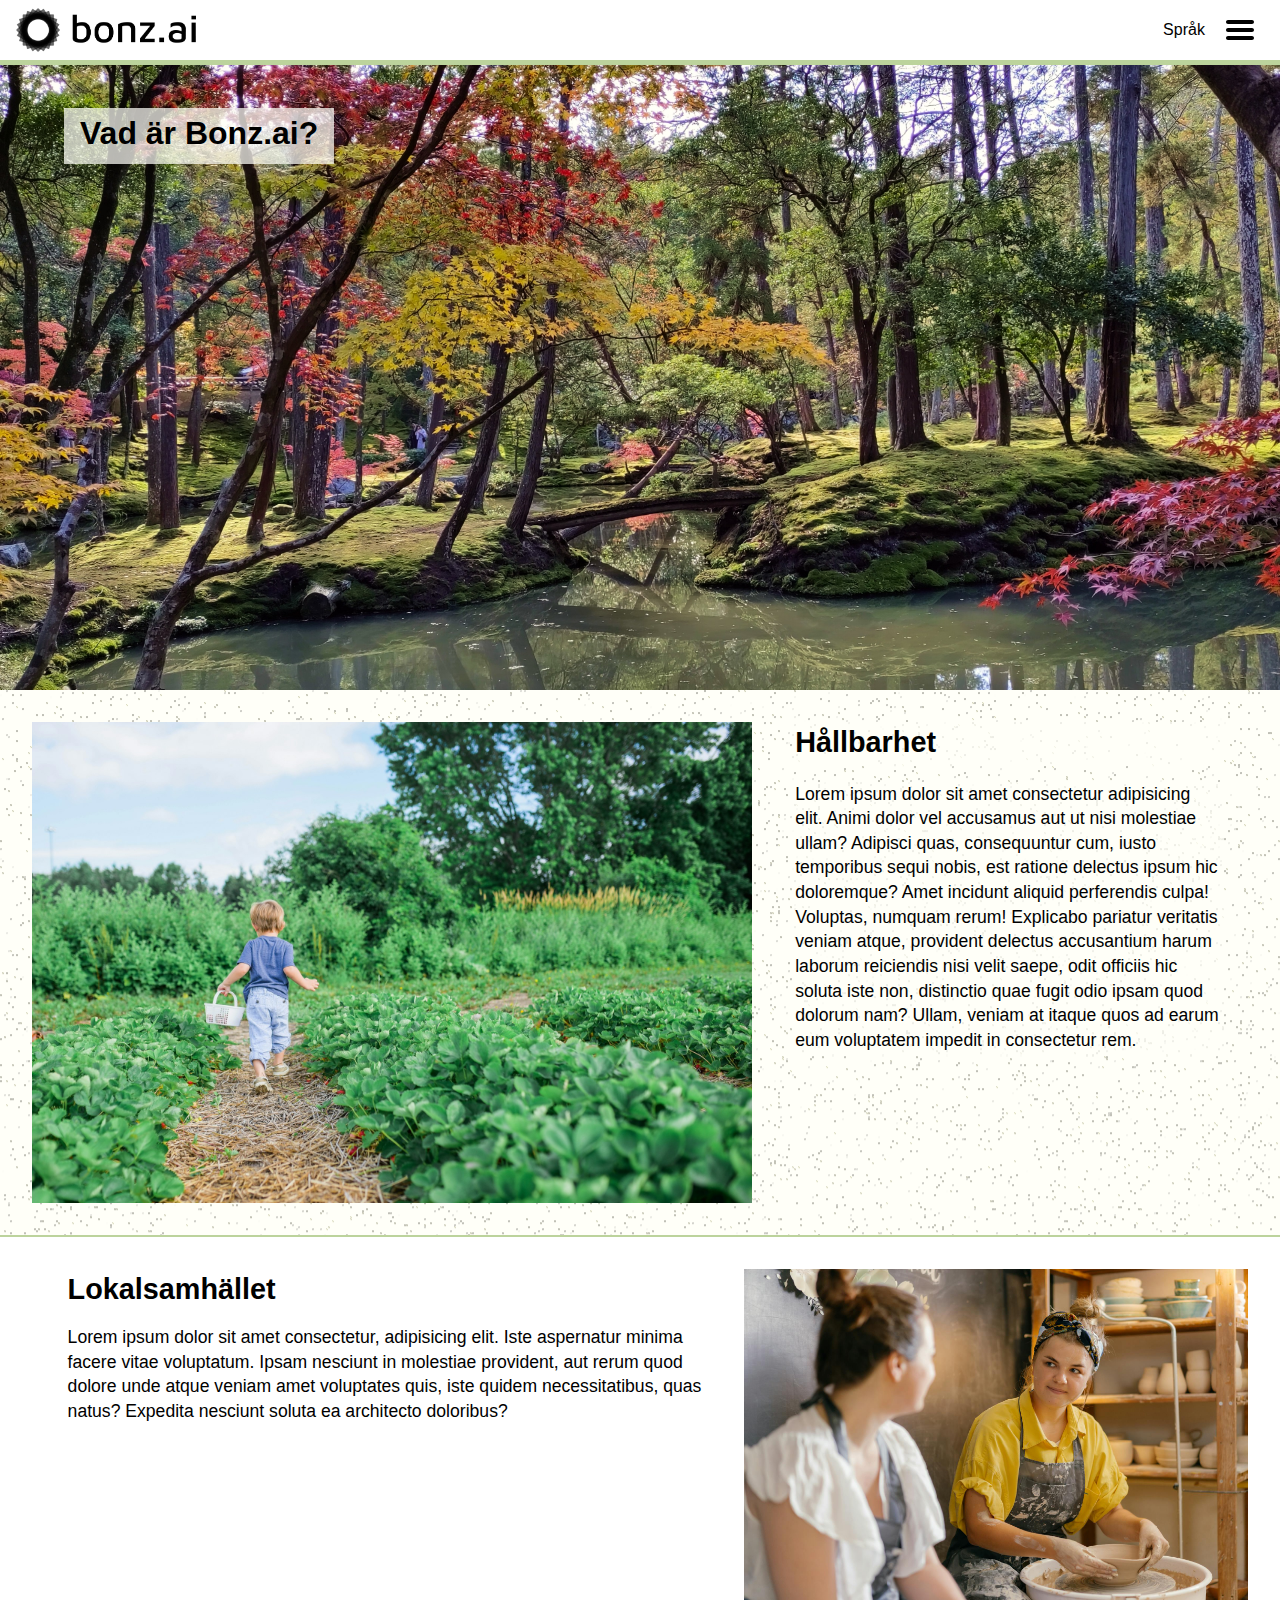
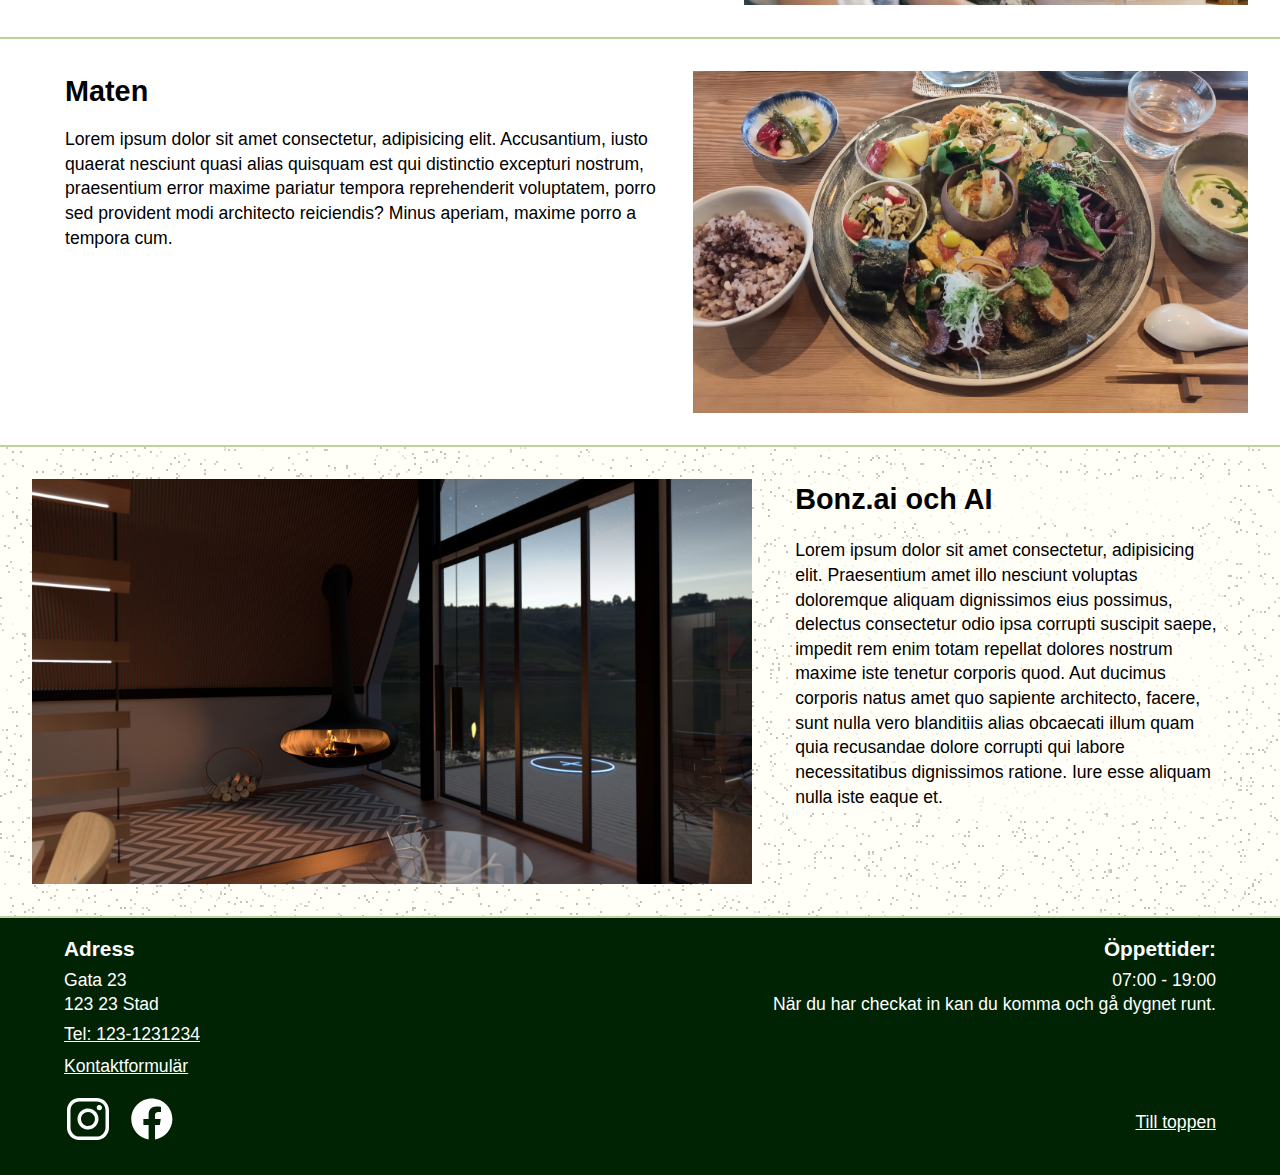
==== commit c40bb63c: "update image formats and fixes for validation" ====
--- a/about.html
+++ b/about.html
@@ -24,7 +24,7 @@
         <a href="/">
           <img
             class="img--mh"
-            src="images/logo/bonz.ai-logo-black-landscape-1162x280.png"
+            src="images/logo/bonz.ai-logo-black-landscape-1162x280.avif"
             alt="bonz.ai logo"
             width="1164"
             height="280"
@@ -83,10 +83,16 @@
       <figure class="hero">
         <img
           class="hero__img"
-          src="images/saiho-ji_2763x1846.png"
+          srcset="
+            images/saihoji-wide_576x396.avif    576w,
+            images/saihoji-wide_1920x1318.avif 1920w,
+            images/saihoji-wide_3840x2635.avif 3840w
+          "
+          src="images/saihoji-wide_1920x1318.avif"
+          sizes="(max-width: 576px) 576px, 1920px"
           alt="Höstfärger"
-          width="2763"
-          height="1846"
+          width="1920"
+          height="1318"
         />
         <figcaption class="hero__caption--on-picture caption-header-about">
           <h1 id="caption-header">Vad är Bonz.ai?</h1>
@@ -98,19 +104,28 @@
         <figure class="main__picture-container">
           <img
             class="img--mw"
-            src="images/from_net/strawberries_credit-paige-cody-unsplash_1920x1281.jpg"
+            srcset="
+              images/strawberries_credit-paige-cody-unsplash_640x427.jpg    640w,
+              images/strawberries_credit-paige-cody-unsplash_1920x1282.jpg 1920w,
+              images/strawberries_credit-paige-cody-unsplash_2400x1602.jpg 2400w
+            "
+            src="images/strawberries_credit-paige-cody-unsplash_1920x1281.jpg"
+            sizes="(max-width: 576px) 640px, 1920px"
             alt="Barn som plockar jordgubbar på närbelägen gård"
             width="1920"
             height="1281"
           />
         </figure>
         <p class="main__section__text">
-          Lorem ipsum dolor sit amet consectetur, adipisicing elit. Voluptatem,
-          molestias suscipit repellat eum animi tempora in! Officiis, harum?
-          Tenetur velit quia quis, quos possimus iusto quod expedita odio
-          adipisci eius! Numquam magni corrupti sint aliquid cumque, hic labore
-          blanditiis excepturi totam quaerat architecto ipsum quis quasi ex ut
-          explicabo saepe.
+          Lorem ipsum dolor sit amet consectetur adipisicing elit. Animi dolor
+          vel accusamus aut ut nisi molestiae ullam? Adipisci quas, consequuntur
+          cum, iusto temporibus sequi nobis, est ratione delectus ipsum hic
+          doloremque? Amet incidunt aliquid perferendis culpa! Voluptas, numquam
+          rerum! Explicabo pariatur veritatis veniam atque, provident delectus
+          accusantium harum laborum reiciendis nisi velit saepe, odit officiis
+          hic soluta iste non, distinctio quae fugit odio ipsam quod dolorum
+          nam? Ullam, veniam at itaque quos ad earum eum voluptatem impedit in
+          consectetur rem.
         </p>
       </section>
 
@@ -119,7 +134,13 @@
         <figure class="main__picture-container">
           <img
             class="img--mw"
-            src="images/from_net/pottery_pexels-mikhail-nilov_1920x1280.jpg"
+            srcset="
+              images//pottery_pexels-mikhail-nilov_640x427.jpg    640w,
+              images//pottery_pexels-mikhail-nilov_1920x1280.jpg 1920w,
+              images/pottery_pexels-mikhail-nilov_3840x2560.jpg  3840w
+            "
+            src="images/pottery_pexels-mikhail-nilov_1920x1280.jpg"
+            sizes="(max-width: 576px) 640px, 1920px"
             alt="Lokala keramiker"
             width="1920"
             height="1220"
@@ -140,8 +161,13 @@
         <figure class="main__picture-container">
           <img
             class="img--mw"
-            src="images/Kyoto-feast_1441x888.png"
-            alt="Middag i japansk stil"
+            srcset="
+              images/Kyoto-feast_576x354.95.avif  576w,
+              images/Kyoto-feast_1441x888.avif   1441w
+            "
+            src="images/Kyoto-feast_1441x888.avif"
+            sizes="(max-width: 576px) 576px, 1441px"
+            alt="Japansk smårättstallrik"
             width="1441"
             height="888"
             loading="lazy"
@@ -160,20 +186,28 @@
         <figure class="main__picture-container">
           <img
             class="img--mw"
-            src="images/photos-2880x1620/02-night.jpg"
+            srcset="
+              images/02-night_576x324.webp    576w,
+              images/02-night_1920x1080.webp 1920w,
+              images/02-night_2880x1620.webp
+            "
+            src="images/02-night_1920x1080.webp"
+            sizes="(max-width: 576px) 576px, 1920px"
             alt="Utsikt från ett av rummen"
-            width="2880"
-            height="1620"
+            width="1920"
+            height="1080"
             loading="lazy"
           />
         </figure>
         <p class="main__section__text">
-          Lorem ipsum dolor sit amet consectetur adipisicing elit. Perferendis,
-          natus nostrum, placeat harum accusamus saepe at asperiores corrupti
-          fuga nemo aspernatur. Odio iure perferendis delectus repellat optio
-          maxime eligendi cum accusamus natus omnis ab recusandae tempora, esse
-          porro quam itaque, facilis nisi soluta! Totam dicta omnis quod, minus
-          recusandae consectetur?
+          Lorem ipsum dolor sit amet consectetur, adipisicing elit. Praesentium
+          amet illo nesciunt voluptas doloremque aliquam dignissimos eius
+          possimus, delectus consectetur odio ipsa corrupti suscipit saepe,
+          impedit rem enim totam repellat dolores nostrum maxime iste tenetur
+          corporis quod. Aut ducimus corporis natus amet quo sapiente
+          architecto, facere, sunt nulla vero blanditiis alias obcaecati illum
+          quam quia recusandae dolore corrupti qui labore necessitatibus
+          dignissimos ratione. Iure esse aliquam nulla iste eaque et.
         </p>
       </section>
     </main>
--- a/style.css
+++ b/style.css
@@ -113,7 +113,6 @@
   --DARK-BLUE: #14264d;
   --LIGHT-GREEN: #bcd39c;
   --LIGTH-BLUE: #0c8ce9;
-  --LOGO-TURQUOISE: #55eabe;
   --WARM-WHITE: #fffff8;
   --WARM-WHITE-TRANS: #fffff8b7;
 }
@@ -227,7 +226,7 @@
 }
 
 .main__section--pic-left {
-  background: local repeat-y url(images/speckeled_576x576.jpg);
+  background: repeat-y url(images/speckeled_576x576.webp);
 }
 
 .main__section--pic-left :is(.main__section__header, .main__section__text) {
@@ -258,7 +257,7 @@
   position: absolute;
   top: 12%;
   left: 5%;
-  margin-right: 10%;
+  margin-right: 15%;
   font-size: clamp(1.5rem, 2.4vw, 2rem);
   line-height: 1.6;
 }
@@ -277,7 +276,6 @@
 /* CONTACT */
 
 .contact {
-  /* min-height: calc(100vh - 10rem - 108px); */
   width: 100%;
   flex-grow: 1;
   display: flex;
@@ -512,11 +510,11 @@
   }
 
   80% {
-    transform: scale(105%, 120%);
+    transform: scale(1.05, 1.2);
   }
 
   100% {
-    transform: scale(100%);
+    transform: scale(1);
   }
 }
 
@@ -552,6 +550,8 @@
   .main__section--pic-left {
     display: grid;
     grid-template-columns: 3fr 2fr;
+    row-gap: 1rem;
+    column-gap: 1rem;
 
     grid-template-areas:
       "pic hea"
@@ -561,15 +561,12 @@
 
   .main__section--pic-right {
     display: grid;
+    row-gap: 1rem;
 
     grid-template-areas:
       "hea pic"
       "tex pic"
       ". pic";
-  }
-
-  .main__section--pic-left :is(.main__section__header, .main__section__text) {
-    margin-left: 0;
   }
 
   /* BOOKING */
@@ -646,15 +643,16 @@
   }
 }
 
-@media only screen and (min-device-width: 577px) {
+@media only screen and (min-width: 577px) {
   .main__section--pic-left {
-    background: local repeat url(images/speckeled_1920x1080.jpg);
-  }
-}
-
-@media only screen and (min-device-width: 1921px) {
+    background: url(images/speckeled-pattern_1920x1080.webp) repeat;
+  }
+}
+
+@media only screen and (min-width: 1921px) and (min-resolution: 2dppx),
+  only screen and (min-width: 1921px) and (-webkit-min-device-pixel-ratio: 2) {
   .body {
-    background: local url(images/japanska-hexagoner_beige-white.svg);
+    background: url(images/japanska-hexagoner_beige-white.svg);
   }
 
   .main {
